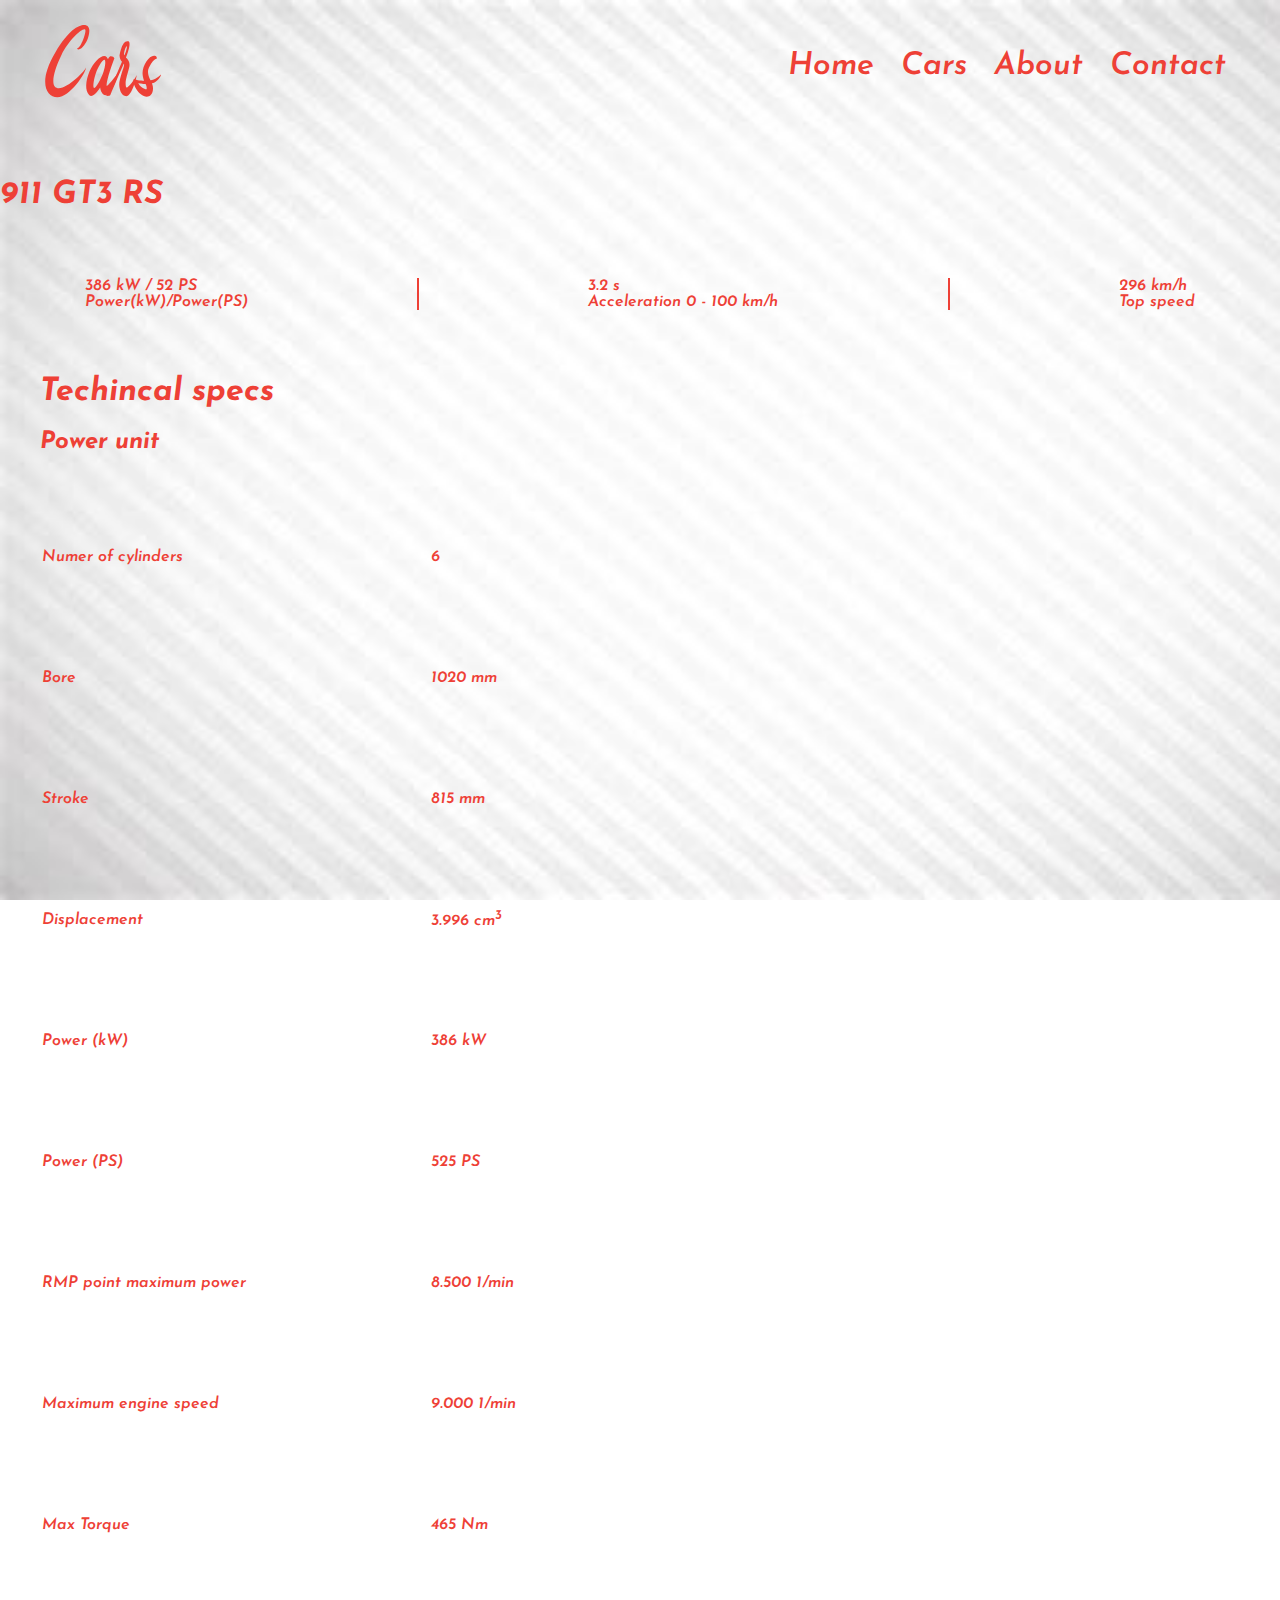
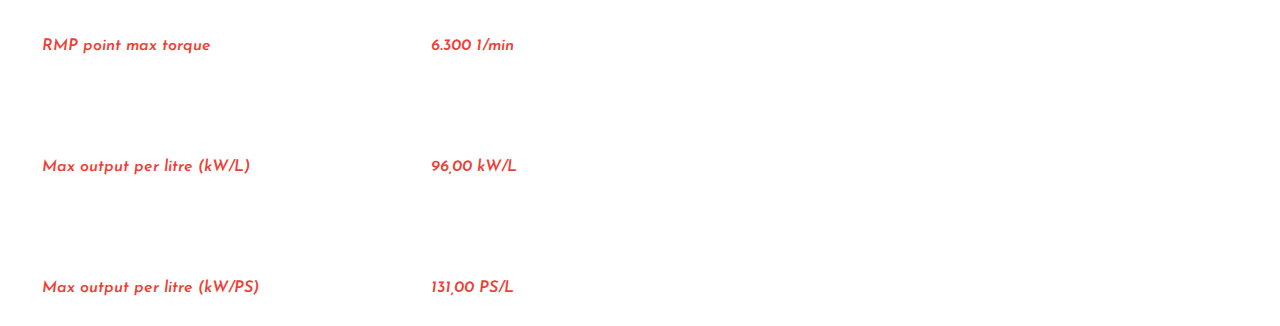
==== gt3-rs.html @ 5d5886b9 "first commit" ====
<!DOCTYPE html>
<html lang="en">
<head>
    <meta charset="UTF-8">
    <meta name="viewport" content="width=device-width, initial-scale=1.0">
    <title>Cars | Cars</title>
    <link rel="stylesheet" href="gt3-rs.css">
</head>
<body>
    <div class="wrapper">
        <div class="navbar">
            <div class="logo"><img src="cars-cropped.svg" class="logo_img"></div>
            <ul class="nav_links">
                <li><a href="index.html">Home</a></li>
                <li><a href="">Cars</a></li>
                <li><a href="">About</a></li>
                <li><a href="">Contact</a></li>
            </ul>
        </div>
        <div class="content">
            <div class="head">
                <div class="name"><h1>911 GT3 RS</h1></div>
                <div class="name-spec">
                    <div>386 kW / 52 PS<br>Power(kW)/Power(PS)</div><div class="vr"></div>
                    <div>3.2 s<br>Acceleration 0 - 100 km/h</div><div class="vr"></div>
                    <di>296 km/h<br>Top speed</di>
                </div>
            </div>
            <div class="specs">
                <ul class="spec-list">
                    <li><h1>Techincal specs</h1></li>
                    <li><h2>Power unit</h2></li>
                    <li><table><tr><td>Numer of cylinders</td><td>6</td></tr></table></li>
                    <li><table><tr><td>Bore</td><td>1020 mm</td></tr></table></li>
                    <li><table><tr><td>Stroke</td><td>815 mm</td></tr></table></li>
                    <li><table><tr><td>Displacement</td><td>3.996 cm<sup>3</sup></td></tr></table></li>
                    <li><table><tr><td>Power (kW)</td><td>386 kW</td></tr></table></li>
                    <li><table><tr><td>Power (PS)</td><td>525 PS</td></tr></table></li>
                    <li><table><tr><td>RMP point maximum power</td><td>8.500 1/min</td></tr></table></li>
                    <li><table><tr><td>Maximum engine speed</td><td>9.000 1/min</td></tr></table></li>
                    <li><table><tr><td>Max Torque</td><td>465 Nm</td></tr></table></li>
                    <li><table><tr><td>RMP point max torque</td><td>6.300 1/min</td></tr></table></li>
                    <li><table><tr><td>Max output per litre (kW/L)</td><td>96,00 kW/L</td></tr></table></li>
                    <li><table><tr><td>Max output per litre (kW/PS)</td><td>131,00 PS/L</td></tr></table></li>
                </ul>
            </div>
        </div>
    </div>
</body>
</html>
---- gt3-rs.css ----
@import url('https://fonts.googleapis.com/css2?family=Grape+Nuts&display=swap');
@import url('https://fonts.googleapis.com/css2?family=Nunito&display=swap');
@import url('https://fonts.googleapis.com/css2?family=Josefin+Sans:wght@300&display=swap');
html{
    height: 100%;
    width: 100%;
    overflow-x: hidden;
}
*{
    text-decoration: none;
    color: #EE4036;
}
body{
    margin: 0;
    padding: 0;
    height: 100vh;
    background-attachment: fixed;
    background-image: url("OIP.jfif");
    background-size: cover;
    font-family: 'Josefin Sans', sans-serif;
    font-weight: 600;
    font-style: italic;
    
}
::-webkit-scrollbar{
    width: 10px;
}
::-webkit-scrollbar-track{
    background: rgb(22, 19, 19);
}
::-webkit-scrollbar-thumb{
    background: rgba(255, 50, 50, 0.456);
    border-radius: 1vh;
}
.navbar{
    display: flex;
    align-items: center;
    justify-content: space-between;
    padding: 2vh 5vh 5vh 5vh;
    font-size: 3.5vh;
}
.nav_links{
    list-style: none;
}
.nav_links li{
    display: inline-block;
    padding: 0 1vh 0 1vh;
}
.logo_img{
    width: 13vh;
    cursor: pointer;
}
.spec-list{
    list-style: none;
}
td{
    padding:5vh 8vh 0 0;
    width: 35vh;
    height: 8vh;
}
.name-spec{
    display: flex;
    justify-content: space-around;
    padding: 5vh 0 5vh 0;
}
.vr{
    border: 0.1vh solid;
}
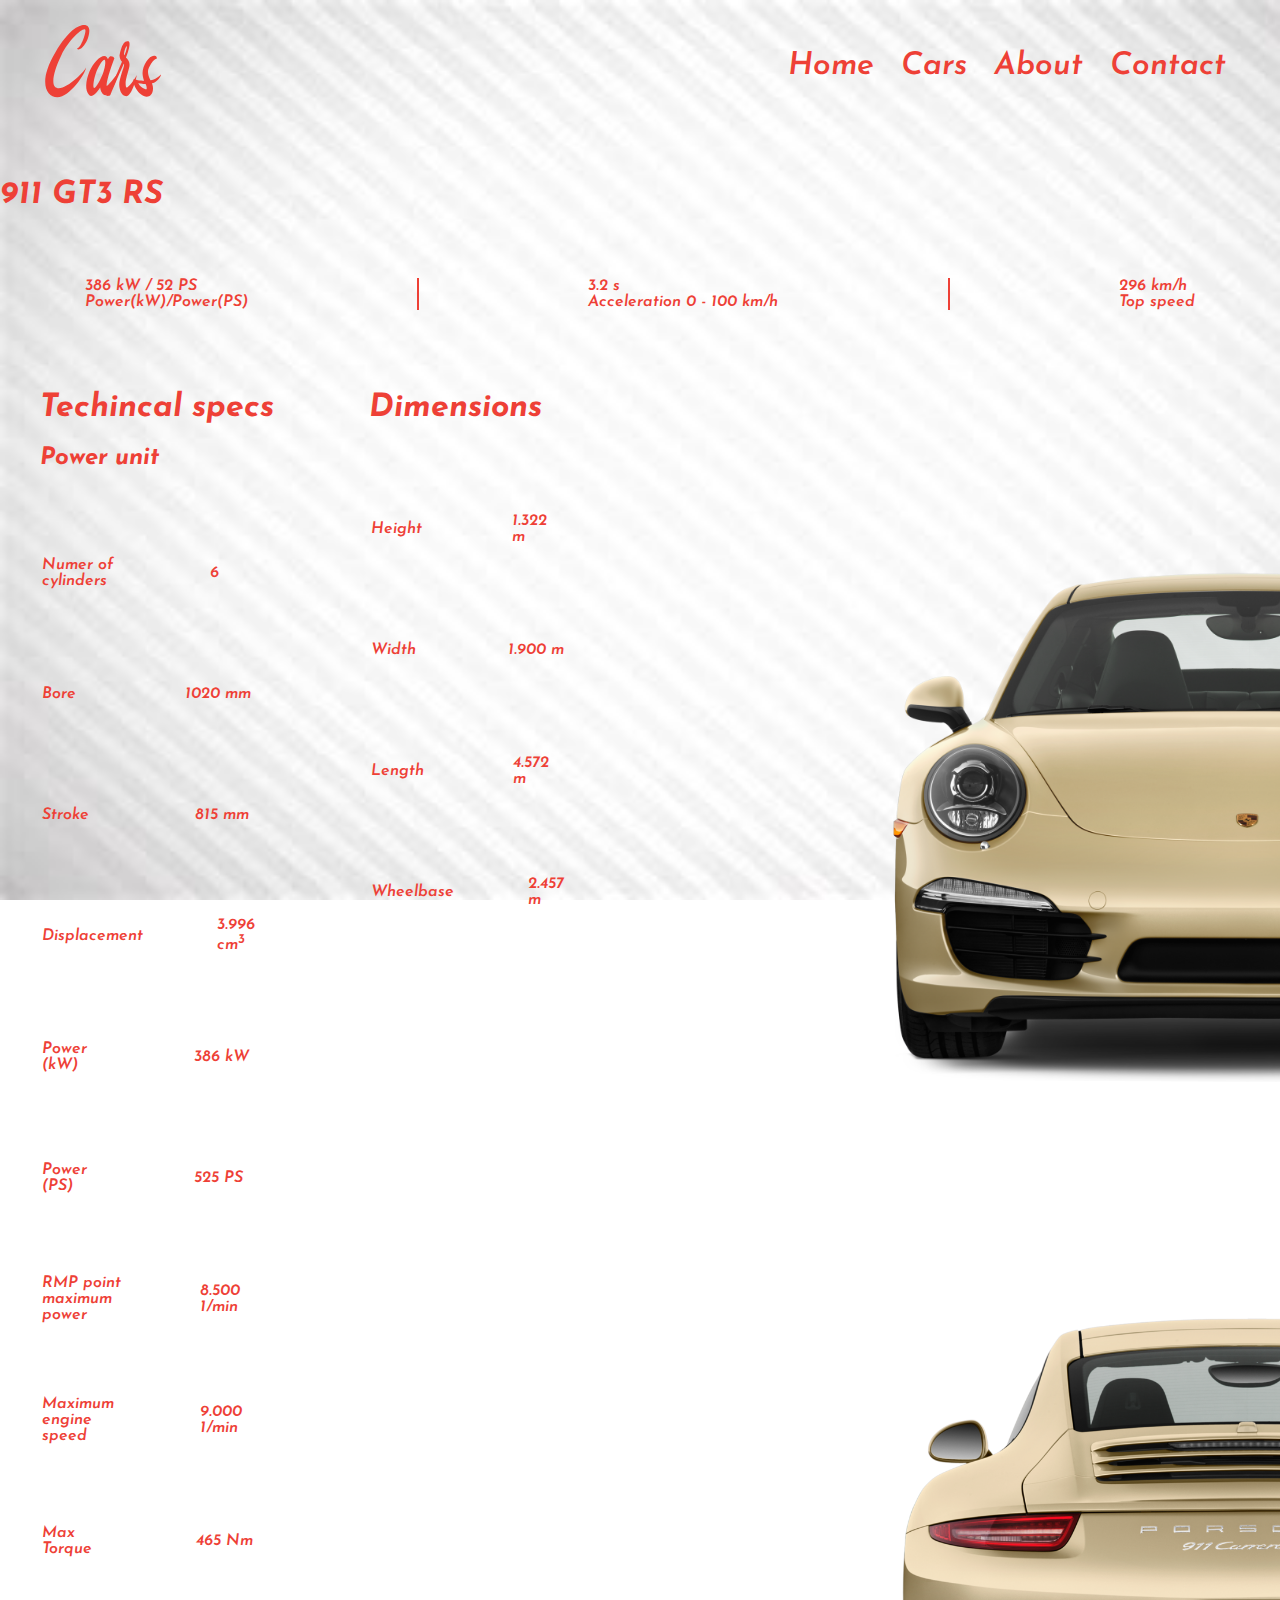
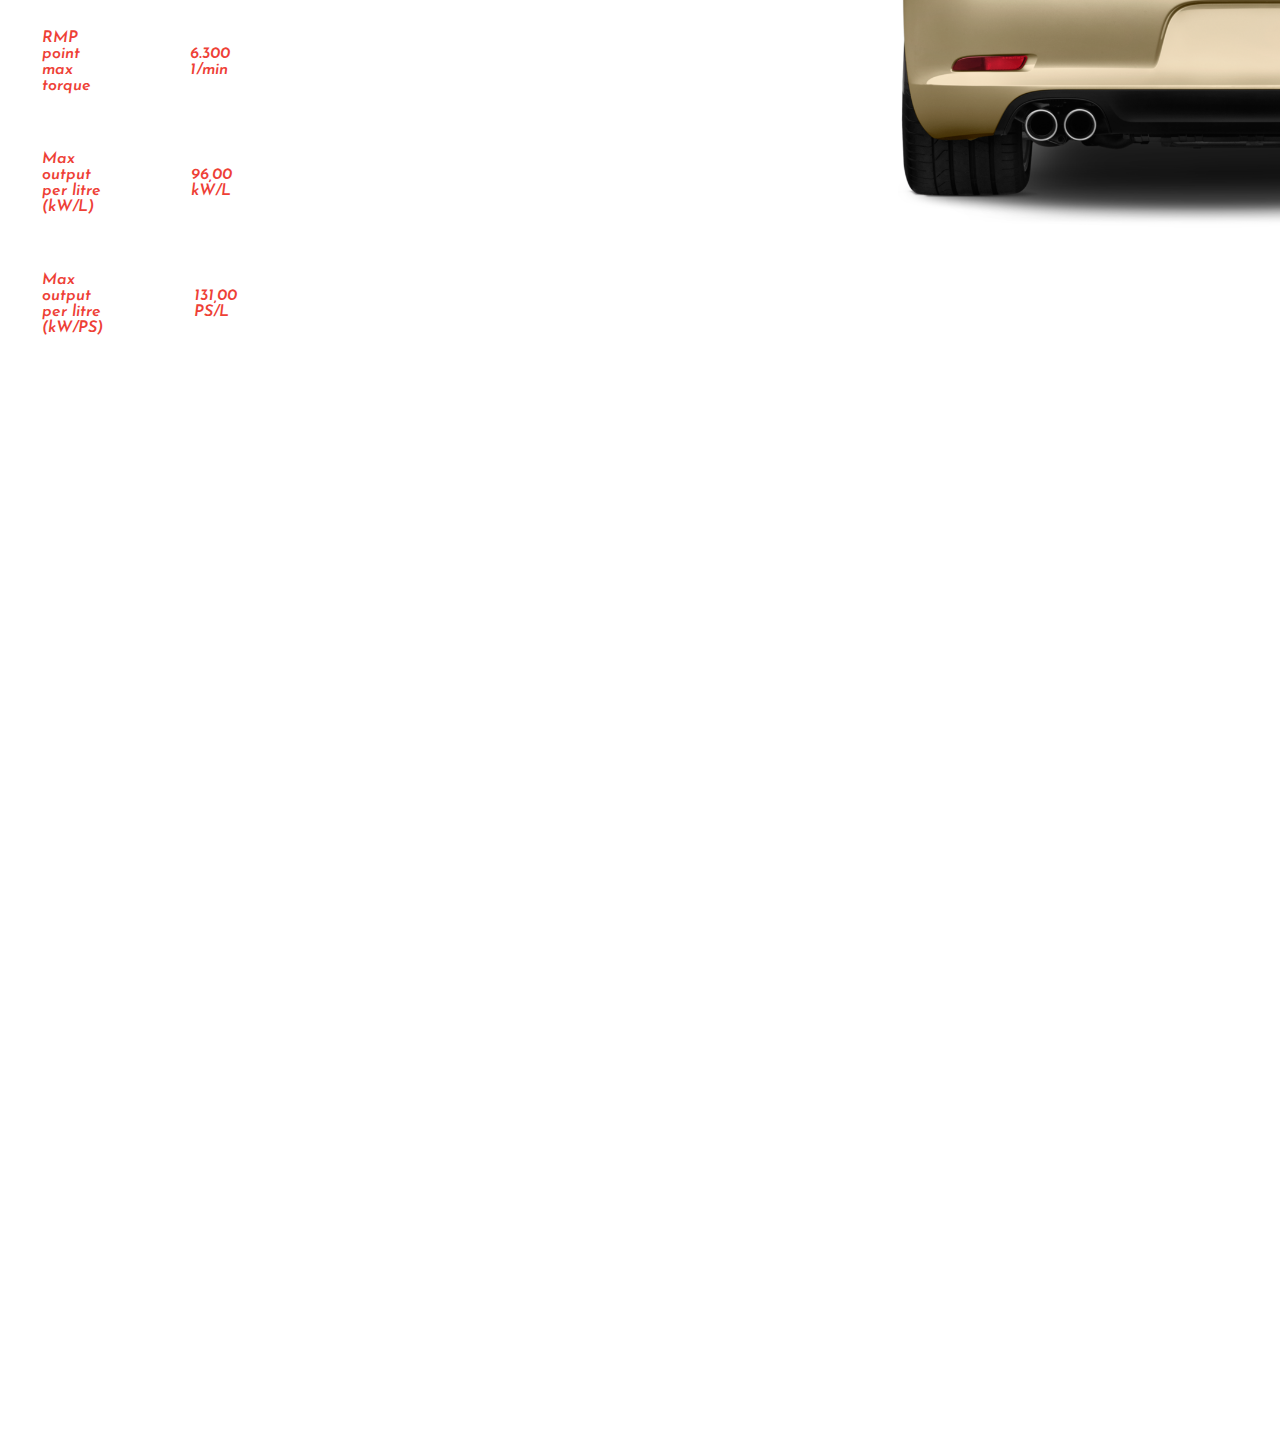
==== commit 678397c6: "add front and ack iew of porche" ====
--- a/gt3-rs.html
+++ b/gt3-rs.html
@@ -43,6 +43,17 @@
                     <li><table><tr><td>Max output per litre (kW/L)</td><td>96,00 kW/L</td></tr></table></li>
                     <li><table><tr><td>Max output per litre (kW/PS)</td><td>131,00 PS/L</td></tr></table></li>
                 </ul>
+                <ul class="dimensions">
+                    <li><h1>Dimensions</h1></li>
+                    <li><table><tr><td>Height</td><td>1.322 m</td></tr></table></li>
+                    <li><table><tr><td>Width</td><td>1.900 m</td></tr></table></li>
+                    <li><table><tr><td>Length</td><td>4.572 m</td></tr></table></li>
+                    <li><table><tr><td>Wheelbase</td><td>2.457 m</td></tr></table></li>
+                </ul>
+                <div class="front-ack">
+                    <img src="2016-porsche-911-carrera-s-coupe-front-view.png" class="front"><br>
+                    <img src="R (1).png" class="ack">
+                </div>
             </div>
         </div>
     </div>
--- a/gt3-rs.css
+++ b/gt3-rs.css
@@ -4,7 +4,7 @@
 html{
     height: 100%;
     width: 100%;
-    overflow-x: hidden;
+
 }
 *{
     text-decoration: none;
@@ -20,6 +20,7 @@
     font-family: 'Josefin Sans', sans-serif;
     font-weight: 600;
     font-style: italic;
+    overflow-x: hidden;
     
 }
 ::-webkit-scrollbar{
@@ -50,7 +51,10 @@
     width: 13vh;
     cursor: pointer;
 }
-.spec-list{
+.specs{
+    display: flex;
+}
+ul{
     list-style: none;
 }
 td{
@@ -66,3 +70,17 @@
 .vr{
     border: 0.1vh solid;
 }
+.front-ack{
+    display: block;
+}
+.front{
+    height: 20%;
+    margin-top: 10%;
+    margin-left: 10%;
+}
+.ack{
+    height: 20%;
+    margin-top: 10%;
+    margin-left: 10%;
+}
+
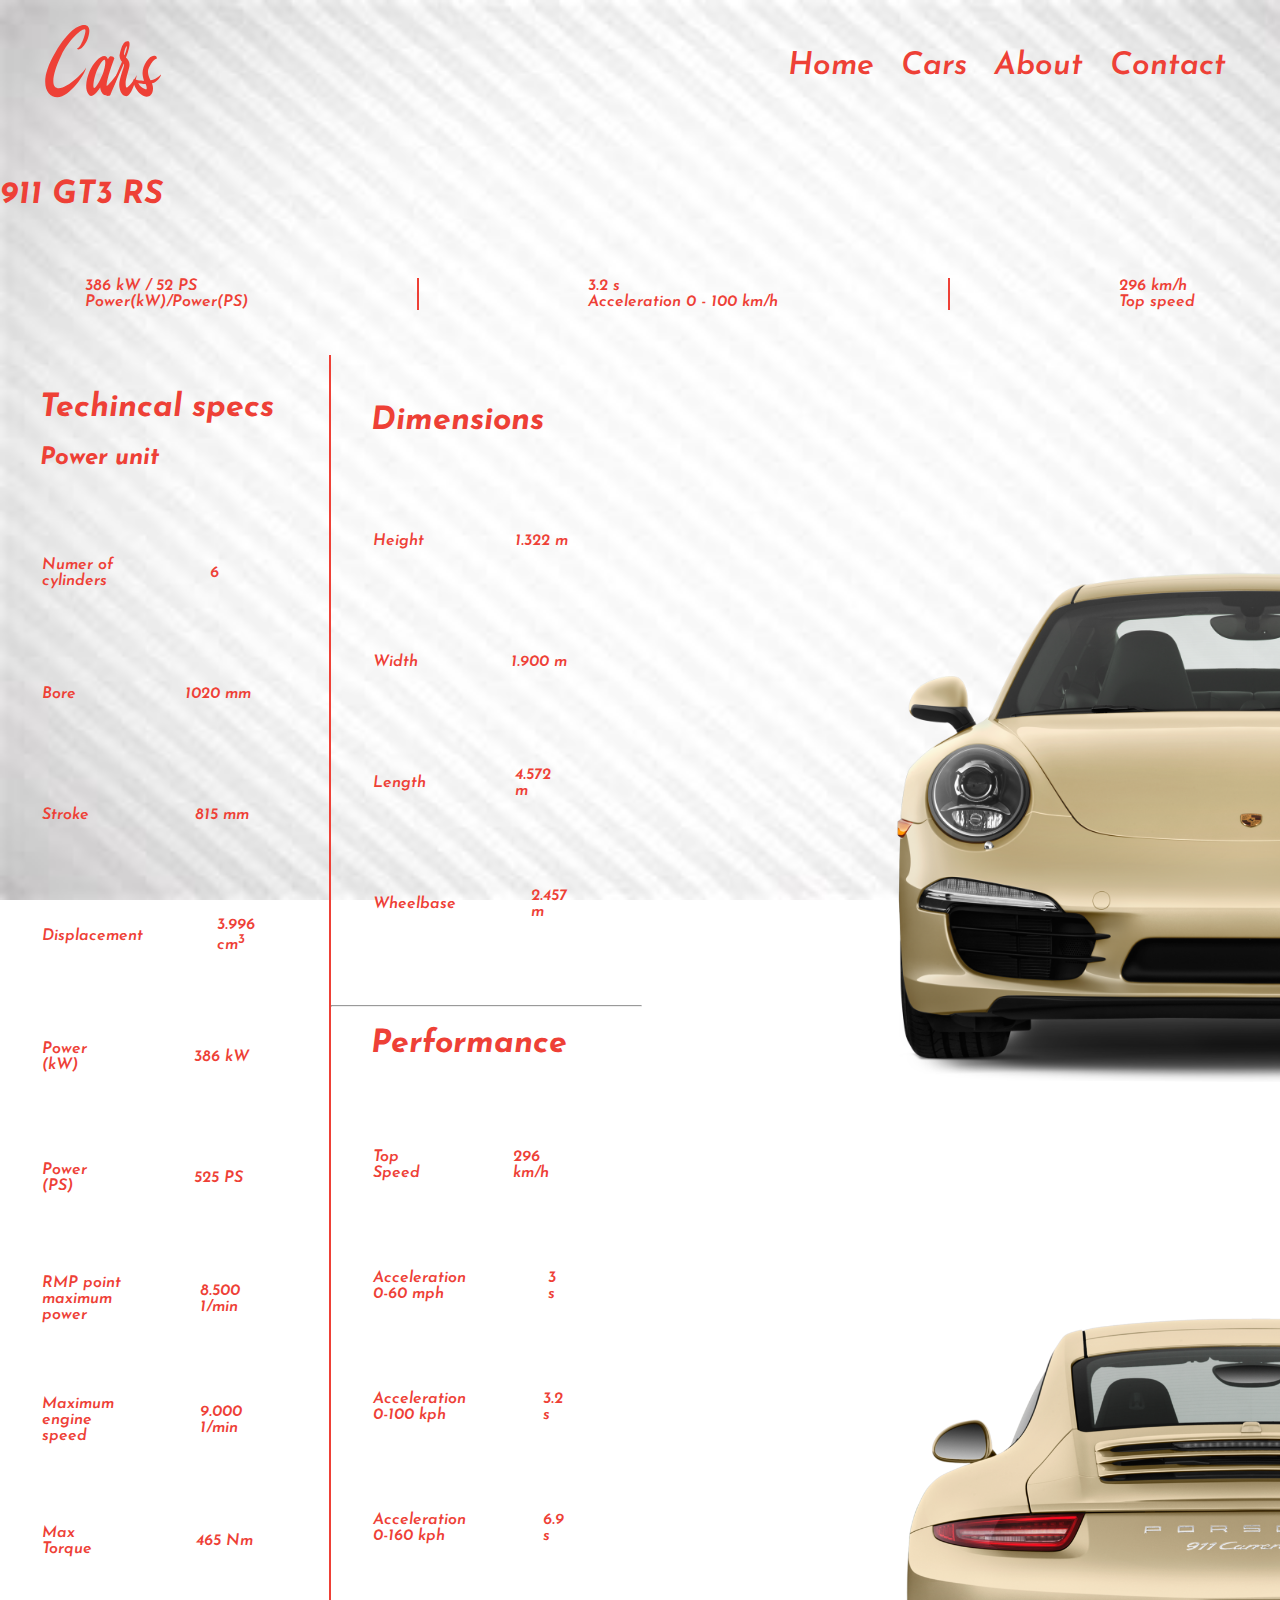
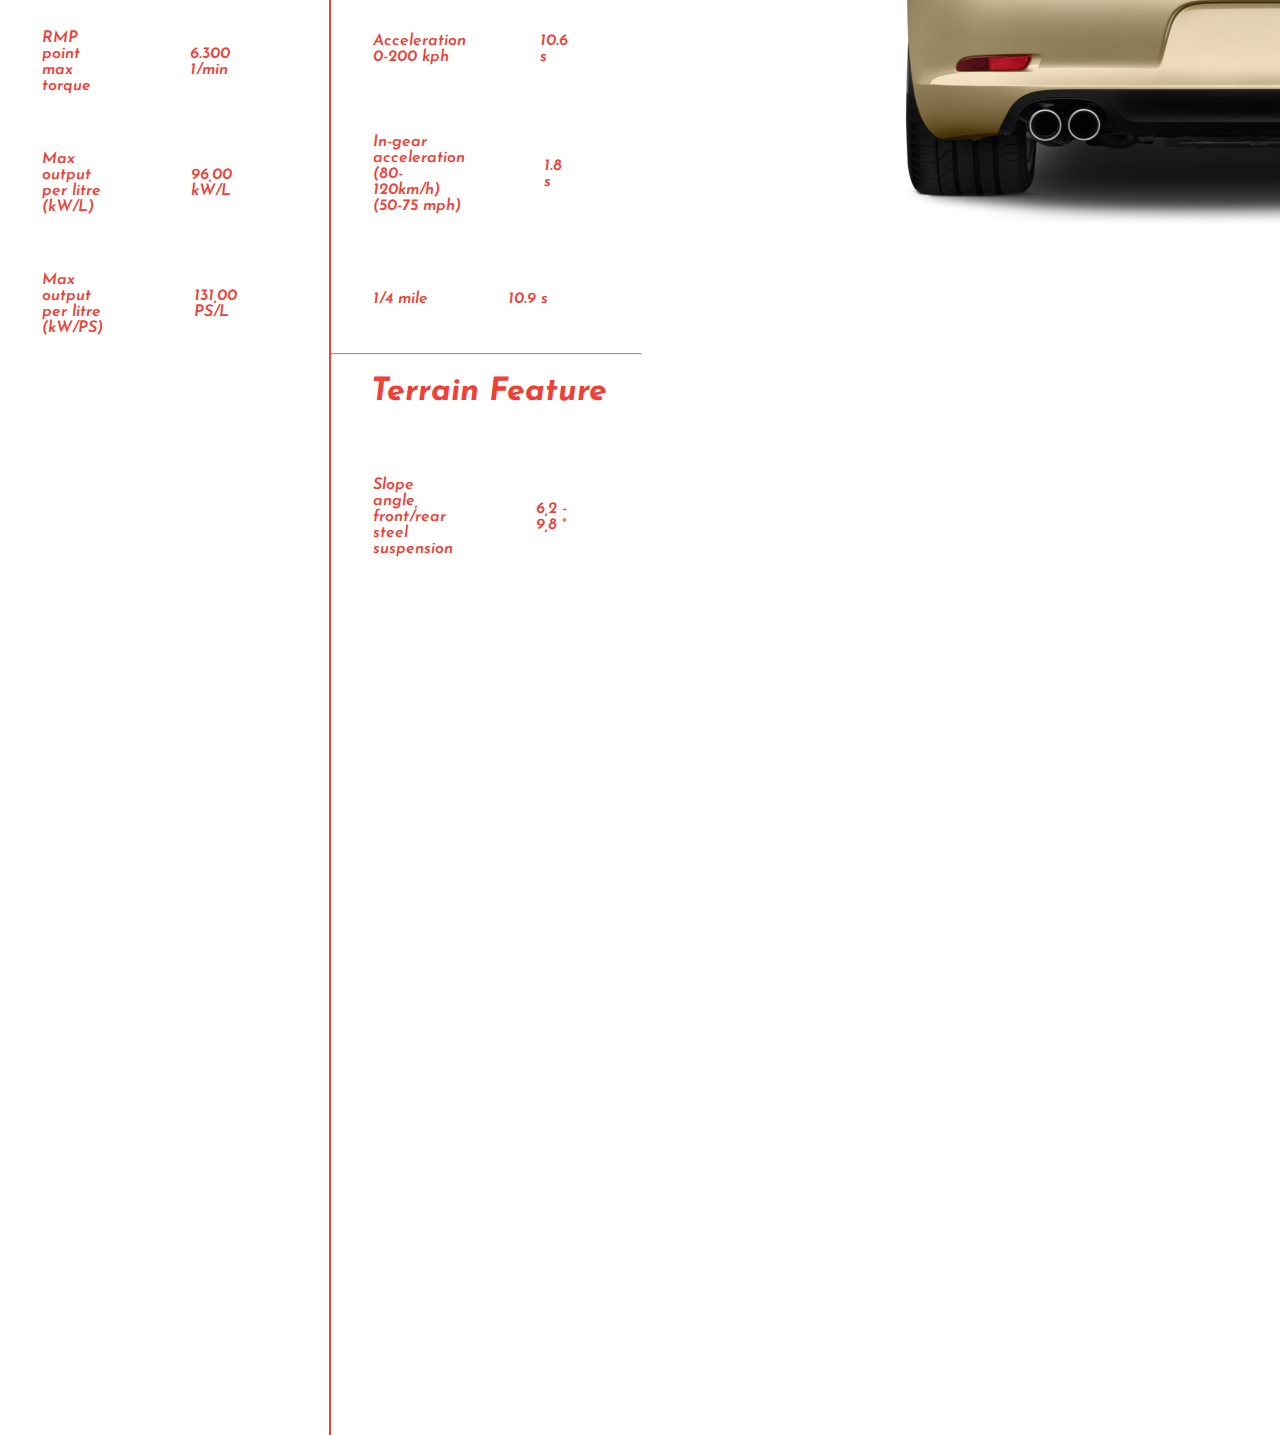
==== commit 1f8a1ee5: "add more info" ====
--- a/gt3-rs.html
+++ b/gt3-rs.html
@@ -43,13 +43,30 @@
                     <li><table><tr><td>Max output per litre (kW/L)</td><td>96,00 kW/L</td></tr></table></li>
                     <li><table><tr><td>Max output per litre (kW/PS)</td><td>131,00 PS/L</td></tr></table></li>
                 </ul>
-                <ul class="dimensions">
-                    <li><h1>Dimensions</h1></li>
-                    <li><table><tr><td>Height</td><td>1.322 m</td></tr></table></li>
-                    <li><table><tr><td>Width</td><td>1.900 m</td></tr></table></li>
-                    <li><table><tr><td>Length</td><td>4.572 m</td></tr></table></li>
-                    <li><table><tr><td>Wheelbase</td><td>2.457 m</td></tr></table></li>
-                </ul>
+                <div class="vr"></div>
+                <div class="column2">
+                    <ul class="dimensions">
+                        <li><h1>Dimensions</h1></li>
+                        <li><table><tr><td>Height</td><td>1.322 m</td></tr></table></li>
+                        <li><table><tr><td>Width</td><td>1.900 m</td></tr></table></li>
+                        <li><table><tr><td>Length</td><td>4.572 m</td></tr></table></li>
+                        <li><table><tr><td>Wheelbase</td><td>2.457 m</td></tr></table></li>
+                    </ul><hr>
+                    <ul class="preformance">
+                        <li><h1>Performance</h1></li>
+                        <li><table><tr><td>Top Speed</td><td>296 km/h</td></tr></table></li>
+                        <li><table><tr><td>Acceleration 0-60 mph</td><td>3 s</td></tr></table></li>
+                        <li><table><tr><td>Acceleration 0-100 kph</td><td>3.2 s</td></tr></table></li>
+                        <li><table><tr><td>Acceleration 0-160 kph</td><td>6.9 s</td></tr></table></li>
+                        <li><table><tr><td>Acceleration 0-200 kph</td><td>10.6 s</td></tr></table></li>
+                        <li><table><tr><td>In-gear acceleration (80-120km/h) (50-75 mph)</td><td>1.8 s</td></tr></table></li>
+                        <li><table><tr><td>1/4 mile</td><td>10.9 s</td></tr></table></li>
+                    </ul><hr>
+                    <ul class="terrain-feature">
+                        <li><h1>Terrain Feature</h1></li>
+                        <li><table><tr><td>Slope angle, front/rear steel suspension</td><td>6,2 - 9,8 °</td></tr></table></li>
+                    </ul>
+                </div>
                 <div class="front-ack">
                     <img src="2016-porsche-911-carrera-s-coupe-front-view.png" class="front"><br>
                     <img src="R (1).png" class="ack">
--- a/gt3-rs.css
+++ b/gt3-rs.css
@@ -57,6 +57,7 @@
 ul{
     list-style: none;
 }
+
 td{
     padding:5vh 8vh 0 0;
     width: 35vh;
@@ -83,4 +84,11 @@
     margin-top: 10%;
     margin-left: 10%;
 }
+.dimensions{
+    padding-top: 4%;
+    padding-bottom: 15%;
+}
+.hr{
+    color: #EE4036;
+}
 
